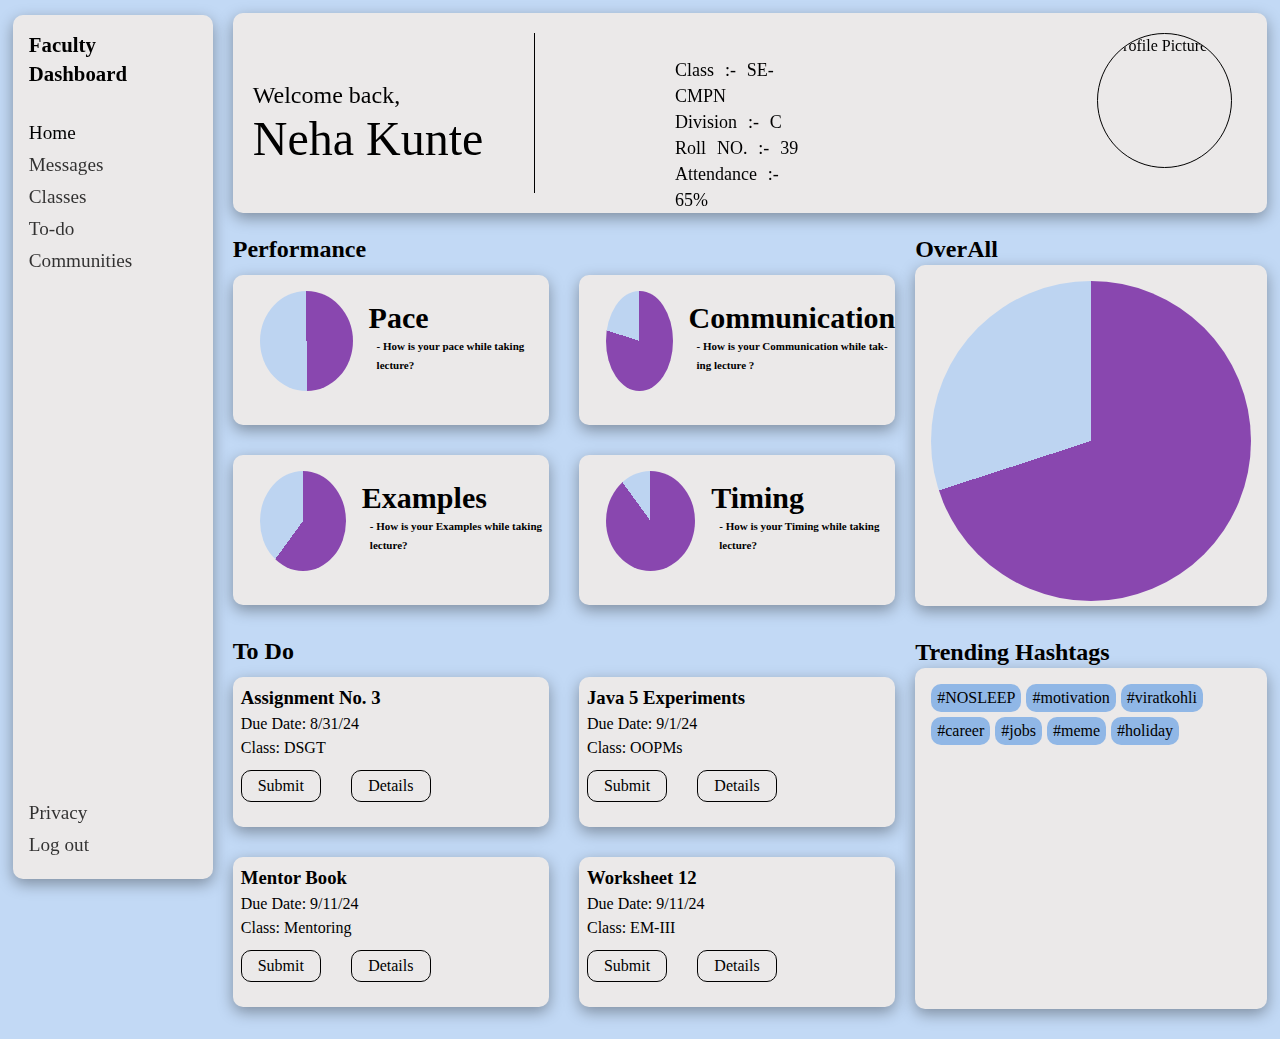
==== Mini-Project/Faculty Dashboard/Facul_dash.html @ e7665786 "Add files via upload" ====
<!DOCTYPE html>
<html lang="en">
<head>
    <meta charset="UTF-8">
    <meta name="viewport" content="width=device-width, initial-scale=1.0">

    <!-- <link rel="icon" type="image/x-icon" href="/svg/dashboard.svg"> -->
    <title>Faculty Dashboard</title>

    <link rel="stylesheet" href="Facul_dash_style.css">
</head>
<body>
    <div id="page-container">
        <div id="main-sidebar-wrapper">
                <div id="sidebar-sticky">
                    <div id="sidebar-logo">
                        <!-- <svg xmlns="http://www.w3.org/2000/svg" width="84" height="84" viewBox="0 0 24 24" fill="none" stroke="white" stroke-width="2" stroke-linecap="round" stroke-linejoin="round" class="feather feather-layout">
                            <rect x="3" y="3" width="18" height="18" rx="2" ry="2"/>
                            <line x1="3" y1="9" x2="21" y2="9"/>
                            <line x1="9" y1="21" x2="9" y2="9"/>
                        </svg> -->
                        <h1>Faculty Dashboard</h1>
                    </div>
                    <nav id="sidebar-nav">
                        <ul>
                            <li><a href="#">Home</a></li>
                            <li><a href="#">Messages</a>
                            <li><a href="#">Classes</a></li>
                            <li><a href="#">To-do</a></li>
                            <li><a href="#">Communities</a></li>
                        </ul>
                        <ul>
                            <li><a href="#">Privacy</a></li>
                            <li><a href="#">Log out</a></li>
                        </ul>
                    </nav>
                </div>
        </div>
        
        
        <div id="header-wrapper">
            <div id="user-profile-area-wrapper">
                <!-- <nav id="user-nav">
                    <div id="buttons-wrapper">
                        <button type="button">Profile</button>
                        <button type="button">Settings</button>
                        <button type="button">Support</button>
                    </div>
                </nav> -->
                <div id="user-controls-profile">
                    <!-- <input type="search" name="user_search" id="user_search">
                    <span></span> -->
                    <h2 >Welcome back, <span id="user-name">Neha Kunte</span></h2>

                    <div id="vertical-line"></div>
                    <div id="user-info">
                        <p class="user-class">Class :- SE-CMPN</p>
                        <p class="user-div">Division :- C</p>
                        <p class="user-roll">Roll NO. :- 39</p>
                        <p class="user-att">Attendance :- 65%</p>
                    </div>

                    <div id="user-controls-profile-img">
                        <img src="https://th.bing.com/th/id/OIP.udnDWzwIl5wJg3_HFxa_KQAAAA?rs=1&pid=ImgDetMain" alt="Profile Picture">
                    </div>
                </div>
            </div>
            
            <!-- <div id="notifications-wrapper">
                <h2 class="section-title">Notifications</h2>
                <div id="notification-elements-wrapper" class="scroll">
                    <div class="notification">This is a notification</div>
                    <div class="notification">This is a notification</div>
                    <div class="notification">This is a notification</div>
                    <div class="notification">This is a notification</div>
                    <div class="notification">This is a notification</div>
                    <div class="notification">This is a notification</div>
                    <div class="notification">This is a notification</div>
                    <div class="notification">This is a notification</div>
                </div>
            </div> -->
        </div>

        
        <div id="main-content-section-wrapper" >
            <h2 class="section-title">Performance</h2>
            <div id="classes" class="main-content">
                <div class="class-box">
                    <div class="class-box-chart-1" style=" --pace: 50%">
                        <!-- <p class="percentage">50%</p> -->
                    </div>
                    <div class="class-box-content">
                        <p class="title">Pace</p>
                        <p class="comment">- How is your pace while taking lecture?  </p>
                    </div>
                </div>
                <div class="class-box">
                    <div class="class-box-chart-2" style=" --Communication: 80%">
                        <!-- <p class="percentage">80%</p> -->
                    </div>
                    <div class="class-box-content">
                        <p class="title">Communication</p>
                        <p class="comment">- How is your Communication while taking lecture ?  </p>
                    </div>
                </div>
                <div class="class-box">
                    <div class="class-box-chart-3" style=" --Examples: 60%">
                        <!-- <p class="percentage">60%</p> -->
                    </div>
                    <div class="class-box-content">
                        <p class="title">Examples</p>
                        <p class="comment">- How is your Examples while taking lecture?  </p>
                    </div>
                </div>
                <div class="class-box">
                    <div class="class-box-chart-4" style=" --Timing: 90%">
                        <!-- <p class="percentage">90%</p> -->
                    </div>
                    <div class="class-box-content">
                        <p class="title">Timing</p>
                        <p class="comment">- How is your Timing while taking lecture?  </p>
                    </div>
                </div>
            </div>


            <h2 class="section-title">To Do</h2>
            <div id="todo" class="main-content">
                <div class="todo-box">
                    <h3>Assignment No. 3</h3>
                    <p>Due Date: 8/31/24</p>
                    <p>Class: DSGT</p>
                    
                    <div class="todo-buttons">
                        <button type="button">Submit</button>
                        <button type="button">Details</button> 
                    </div>
                </div>
                <div class="todo-box">
                    <h3>Java 5 Experiments</h3>
                    <p>Due Date: 9/1/24</p>
                    <p>Class: OOPMs</p>
                    
                    <div class="todo-buttons">
                        <button type="button">Submit</button>
                        <button type="button">Details</button>
                    </div>
                    
                </div>
                <div class="todo-box">
                    <h3>Mentor Book</h3>
                    <p>Due Date: 9/11/24</p>
                    <p>Class: Mentoring</p>
                    
                    <div class="todo-buttons">
                        <button type="button">Submit</button>
                        <button type="button">Details</button>
                    </div>
                </div>
                <div class="todo-box">
                    <h3>Worksheet 12</h3>
                    <p>Due Date: 9/11/24</p>
                    <p>Class: EM-III</p>
                    
                    <div class="todo-buttons">
                        <button type="button">Submit</button>
                        <button type="button">Details</button>
                    </div>
                </div>
            </div>
        </div>
        
    
        <div id="right-sidebars-wrapper">
            <h2 class="section-title">OverAll</h2>
            <div id="Announcement-wrapper" class="right-sidebar">
                <div class="chart">
                    <!-- <p class="percentage-2">70%</p> -->
                </div>
            </div>
            <h2 class="section-title">Trending Hashtags</h2>
            <div id="Trending-wrapper" class="right-sidebar">
                <div class="trending-hashtags">
                    <ul>
                        <li>#NOSLEEP</li>
                        <li>#motivation</li>
                        <li>#viratkohli</li>
                        <li>#career</li>
                        <li>#jobs</li>
                        <li>#meme</li>
                        <li>#holiday</li>
                    </ul>
                </div>
            </div>
        </div>
    </div>
</body>
</html>
---- Mini-Project/Faculty Dashboard/Facul_dash_style.css ----
*, *::before, *::after {
    box-sizing: border-box;
  }

* {
    margin: 0;
    padding: 0;
    line-height: calc(1em + 0.5rem);
}

img, picture, video, canvas {
  display: block;
  max-width: 100%;
}

button, textarea, select {
  font: inherit;
}

p {
  overflow-wrap: break-word;
  hyphens: auto;
}

/* input[type="search"]::-ms-clear {
    display: none;
    width: 0;
    height: 0;
  }
  
  input[type="search"]::-ms-reveal {
    display: none;
    width: 0;
    height: 0;
  }
  
  input[type="search"]::-webkit-search-decoration,
  input[type="search"]::-webkit-search-cancel-button,
  input[type="search"]::-webkit-search-results-button,
  input[type="search"]::-webkit-search-results-decoration {
    display: none;
  } */

@font-face {
    font-family: 'rubiklight_italic';
    src: url('./fonts/rubik-italic-variablefont_wght-webfont.woff2') format('woff2'),
         url('./fonts/rubik-italic-variablefont_wght-webfont.woff') format('woff');
    font-weight: normal;
    font-style: normal;

}




@font-face {
    font-family: 'rubiklight';
    src: url('./fonts/rubik-variablefont_wght-webfont.woff2') format('woff2'),
         url('./fonts/rubik-variablefont_wght-webfont.woff') format('woff');
    font-weight: normal;
    font-style: normal;

}

:root {

    --border-radius: 10px;
    --shadow: 0 5px 15px rgba(0, 0, 0, 0.35);

    --main-color: #fbffff;
    --secondary-color: #798181;
    --primary-text-color: #000000;
    --primary-accent-color:#f0faff;
    --dark-color:#90b7e6;
    --chart-main-color: #8947af;
    --chart-secondary-color: #bdd4f1;
}

/* :root {

    --border-radius: 10px;
    --shadow: 0 5px 15px rgba(0, 0, 0, 0.35);

    --main-color: #ffffff;
    --secondary-color: #c7f1ee;
    --tertiary-color: #ecdede;
    --primary-text-color: #000000;
    --primary-accent-color:#000000;
    --dark-color:#768685;
} */

body {
    font-family: rubiklight;
    color: var(--primary-text-color);
    background-color: var(--primary-text-color);
    /* background-color: #c9d6ff;
    background: linear-gradient(to right, #f5f5f5, #dcdcdc); */
    background-color: #c2d9f5;
    /* background-color: #dfe9f5; */
    /* background: linear-gradient(to right, #66c46d, #2cac56,#00ff55); */
}



#page-container {
    height: 100vh;
    display: grid;
    padding: 1%;

    grid-template-columns: minmax(118px, 200px) 2fr 1fr;
    grid-template-rows: 1fr 3fr;
    gap: 20px;
}

#main-sidebar-wrapper {
    grid-row: span 2;
}

#sidebar-sticky {
    align-self: start;
    position: sticky;
    height: 96vh;
    top: 15px;
    display: flex;
    flex-direction: column;
    justify-content: space-between;
    background: rgb(235, 233, 233);
    /* background: linear-gradient(var(--main-color), var(--secondary-color),var(--tertiary-color)); */
    border-radius: var(--border-radius);
    padding: 1rem;
    box-shadow: var(--shadow);
}

h1 {
    font-size: 1.3rem;
}

#sidebar-logo {
    width: 100%;
    display: flex;
    align-items: center;
    gap: 5px;
    margin-bottom: 30px;
}

/* #sidebar-logo svg {
    height: 70px;
    width: 70px;
} */

#sidebar-nav {
    height: 100%;
    display: flex;
    flex-direction: column;
    justify-content: space-between;
    
}

#sidebar-nav ul{
    list-style-type: none;
    font-size: 1.2rem;
    padding: 0;
    margin: 0;
}

#sidebar-nav ul li {
    margin-bottom: 5px;
}



a {
    text-decoration: none;
    color: rgba(0, 0, 0, 0.793)
    
}

ul:first-child li:first-child a {
    color: var(--primary-text-color);
}

a:hover {
    font-weight: 900;
    color: var(--primary-text-color);
}


#header-wrapper {
    grid-column: 2 / 4;
    display: flex;
    flex-direction: row-reverse;
    justify-content: space-between;
}

#user-profile-area-wrapper {
    display: flex;
    align-items: start;
    flex: 2 1 auto;
    width: 100%;
}

#user-controls-profile {
    height: 200px;
    width: 100%;
    display: grid;
  
    grid-template-columns: 1fr 1fr 1fr 1fr 1fr 1fr;
    grid-row: 1fr 1fr 1fr 1fr 1fr 1fr;
    grid-template-areas: 
                        "a a . . . . ."
                        "b b n i v c d"
                        "b b n i v c d";
    padding: 20px;
    background: rgb(235, 233, 233);
    /* background: linear-gradient(var(--main-color), var(--secondary-color),var(--tertiary-color)); */
    border-radius: var(--border-radius);
    box-shadow: var(--shadow);
    z-index: 2;
}

#user-nav {
    height: 200px;
    width: 200px;
    display: flex;
    flex-direction: column;
    justify-content: center;
    align-items: start;
    background-color: var(--secondary-color);
    
    border-radius: var(--border-radius);
    transform: translateX(30px);
    z-index: 1;
    /*box-shadow: var(--shadow);*/
}

#buttons-wrapper {
    width: 150px;
    display: flex;
    flex-direction: column;
    align-items: start;
    padding-left: 20px;
}

button {
    height: 2rem;
    width: 5rem;
    border-radius: 10px;
    background-color: transparent;
    border: 1px solid var(--primary-text-color);
    cursor: pointer;
    margin-bottom: 10px;
    color: var(--primary-text-color);
    transition: all 0.3s;
}

button:hover {
    font: bold;
    background-color: #a7aaad;
    color: #000;
    transform: scale(1.1);

}





/* input[type="search"]{
    appearance: none;
    grid-area: a;
    position: relative;
    padding: 0rem 0.5rem;
    border-radius: var(--border-radius);
    outline: none;
    border: 1px solid gray;
    
}

input[type="search"]:active {
    appearance: none;
}

input[type="search"]:focus + span::before {

    content: url("./svg/x-circle.svg");
    position: absolute;
    transform: translate(-50px, 4px);
    cursor: pointer;
}

input[type="search"] + span::after {
    content: url("./svg/search.svg");
    position: absolute;
    transform: translate(-30px, 4px);
    cursor: pointer;
} */


#user-controls-profile h2 {
    grid-area: b;

    align-self: center;
    font-size: 1.5rem;
    font-weight: 100;
}

#user-name {
    display: block;
    font-size: 3rem;
}

#vertical-line {
    width: 1px;
    height: 10rem;
    background-color: black;

    grid-area: n;
}

#user-info {
    font-size: large;
    display: block;
    padding-top:1.5rem;
    word-spacing: 0.4rem;

    grid-area: i;
}

#user-controls-profile-img {
    height: 150px;
    width: 150px;

    grid-area: d;
}

#user-controls-profile-img img {
    height: 90%;
    width: 90%;
    border-radius: 80px;
    border: 1px solid var(--primary-text-color);
    object-fit:cover;
    overflow: hidden;
}


/* /* /* #notifications-wrapper {
    display: flex;
    width: 100%;
    flex-direction: column;
    justify-content: start;
    flex: 1 1 auto;
} */


/* #notification-elements-wrapper {
    display: block;
    height: 160px;
    width: 100%;
    background: linear-gradient(var(--main-color), var(--secondary-color));
    border-radius: var(--border-radius);
    padding: 10px;
    box-shadow: var(--shadow);
    
} */ */


/* .notification {
    background: linear-gradient(rgba(48, 168, 229, 0.54), var(--primary-accent-color) 350%);
    width: 100%;
    cursor: pointer;
    padding: 10px;
    border-radius: 10px;
    margin-bottom: 5px;
    display: flex;
    justify-content: space-between;
}

/* .notification:nth-child(-n + 2)::after {
    content: "Now";
    font-size: 0.8rem;
    transform: translateY(-8px);
}

.notification:nth-child(n + 3 )::after {
    content: "18m ago";
    font-size: 0.8rem;
    transform: translateY(-8px);
}
.notification:nth-child(n + 6 )::after {
    content: "2hr ago";
    font-size: 0.8rem;
    transform: translateY(-8px);
}
.notification:last-child::after {
    content: "Yesterday";
    font-size: 0.8rem;
    transform: translateY(-8px);
} */ */ */

/* .scroll {
    overflow-y: scroll;
}

::-webkit-scrollbar {
     width:12px;
     
}
 
::-webkit-scrollbar-track {
     background-color: transparent;
}
 
::-webkit-scrollbar-thumb {
    border: 4px solid rgba(0, 0, 0, 0);
    background-clip: padding-box;
    border-radius: 9999px;
    background-color: white;
} */

.section-title {
    font-size: 2rem;
    color: #000;
}

.main-content {
    display: grid;
    gap: 30px;

    grid-template-columns:  repeat(auto-fit, minmax(300px, 1fr));

    margin-top: 10px;
    margin-bottom: 30px;
}

.class-box {
    height: 150px;
    width: 100%;
    background: rgb(235, 233, 233);
    /* background: linear-gradient(var(--main-color), var(--secondary-color),var(--tertiary-color)); */
    border-radius: var(--border-radius);
    cursor: pointer;
    box-shadow: var(--shadow);
    transition: all 0.3s;
}


.class-box:hover {
    transform: scale(1.05);
}

.class-box {
    font-weight: bold;
    display: flex;
}

/* .percentage {
    margin-top: 2.3rem;
    margin-left: 3.3rem;
}

.chart .percentage-2 {
    margin-top:  ;
    margin-left: 11rem;
} */

.class-box .class-box-chart-1 {
    height: 100px;
    width: 100px;
    border-radius: 50%;
    background: conic-gradient(
        var(--chart-main-color)  0%  var(--pace),
        var(--chart-secondary-color)     var(--pace)  100%
    );
    margin-left: 1.7rem;
    margin-top: 1rem;
}

.class-box .class-box-chart-2 {
    height: 100px;
    width: 100px;
    border-radius: 50%;
    background: conic-gradient(
        var(--chart-main-color)  0%  var(--Communication),
        var(--chart-secondary-color)     var(--Communication)  100%
    );
    margin-left: 1.7rem;
    margin-top: 1rem;
}

.class-box .class-box-chart-3 {
    height: 100px;
    width: 100px;
    border-radius: 50%;
    background: conic-gradient(
        var(--chart-main-color)  0%  var(--Examples),
        var(--chart-secondary-color)     var(--Examples)  100%
    );
    margin-left: 1.7rem;
    margin-top: 1rem;
}

.class-box .class-box-chart-4 {
    height: 100px;
    width: 100px;
    border-radius: 50%;
    background: conic-gradient(
        var(--chart-main-color)  0%  var(--Timing),
        var(--chart-secondary-color)     var(--Timing)  100%
    );
    margin-left: 1.7rem;
    margin-top: 1rem;
}

.class-box .class-box-content {
    display: block;
}

.main-content .class-box .class-box-content  .title {
    font-size: 30px;
    margin-left: 1rem;
    margin-top: 1.5rem;
}

.main-content .class-box .class-box-content .comment {
    font-size: 11px;
    margin-left: 1.5rem;
}

.todo-box {
    height: 150px;
    width: 100%;
    padding: 0.5rem;
    background: rgb(235, 233, 233);
    /* background: linear-gradient(var(--main-color), var(--secondary-color),var(--tertiary-color)); */
    border-radius: var(--border-radius);
    box-shadow: var(--shadow);
}

.todo-buttons {
    margin-top: 10px;
    display: flex;
    justify-content: start;
    gap: 30px;
}


#right-sidebars-wrapper {
    height: 100%;
    width: 100%;
    justify-self: center;
    grid-column-start: 3;
}

.right-sidebar {
    background: rgb(235, 233, 233);
    /* background: linear-gradient(var(--main-color), var(--secondary-color),var(--tertiary-color)); */
    border-radius: var(--border-radius);
    color: var(--primary-text-color);
    padding:1rem;
    margin-bottom: 30px;
    height: 21.31rem;
    box-shadow: var(--shadow);
}

.right-sidebar .chart {
    height: 320px;
    width: 320px;
    border-radius: 50%;
    background: conic-gradient(
        var(--chart-main-color)  0%  70%,
        var(--chart-secondary-color)      70%  100%
    );
}

.announcement:not(:last-child) {
    width: 100%;
    border-bottom: 1px solid var(--primary-accent-color);
    padding-bottom: 1rem;
    margin-bottom: 1rem;
}

.trending-hashtags ul {
    list-style-type: none;
    display: flex;
    flex-wrap: wrap;
    gap: 5px;

}

.trending-hashtags ul li {
    border-radius: var(--border-radius);
    padding: 2px 6px;
    background-color: var(--dark-color);
    cursor: pointer;
}

.trending-hashtags ul li:hover {
    border: 1px solid var(--primary-text-color);
}
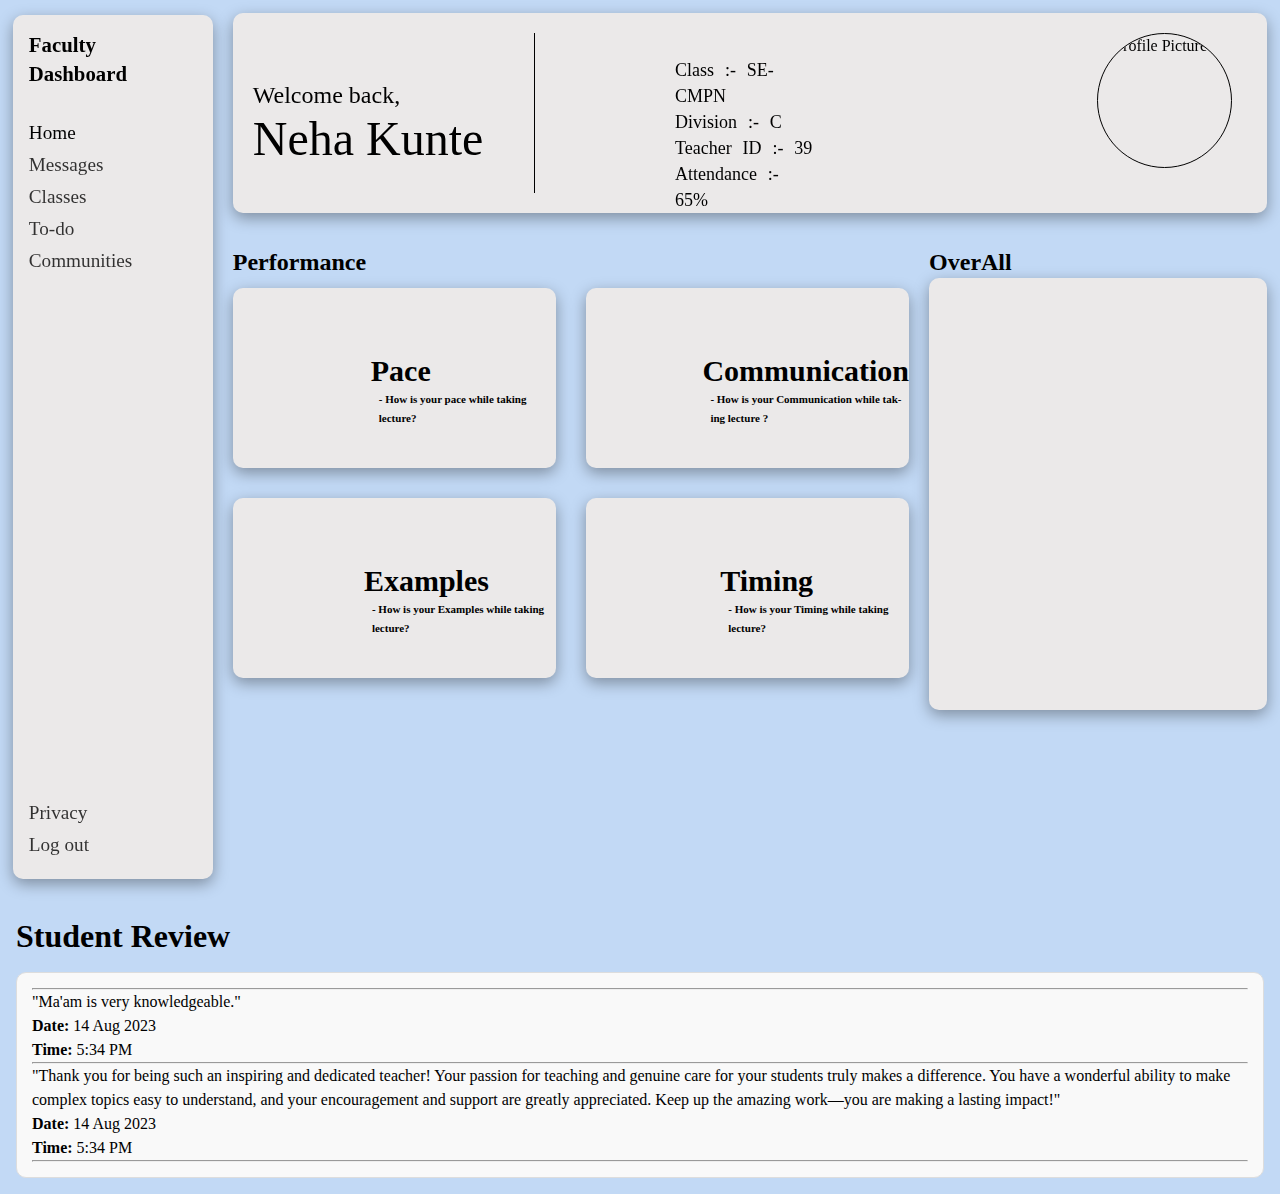
==== commit 651f1fd6: "Add Extra Features" ====
--- a/Mini-Project/Faculty Dashboard/Facul_dash.html
+++ b/Mini-Project/Faculty Dashboard/Facul_dash.html
@@ -3,22 +3,16 @@
 <head>
     <meta charset="UTF-8">
     <meta name="viewport" content="width=device-width, initial-scale=1.0">
-
-    <!-- <link rel="icon" type="image/x-icon" href="/svg/dashboard.svg"> -->
     <title>Faculty Dashboard</title>
 
     <link rel="stylesheet" href="Facul_dash_style.css">
+    <script src="https://cdn.jsdelivr.net/npm/chart.js"></script>
 </head>
 <body>
     <div id="page-container">
         <div id="main-sidebar-wrapper">
                 <div id="sidebar-sticky">
                     <div id="sidebar-logo">
-                        <!-- <svg xmlns="http://www.w3.org/2000/svg" width="84" height="84" viewBox="0 0 24 24" fill="none" stroke="white" stroke-width="2" stroke-linecap="round" stroke-linejoin="round" class="feather feather-layout">
-                            <rect x="3" y="3" width="18" height="18" rx="2" ry="2"/>
-                            <line x1="3" y1="9" x2="21" y2="9"/>
-                            <line x1="9" y1="21" x2="9" y2="9"/>
-                        </svg> -->
                         <h1>Faculty Dashboard</h1>
                     </div>
                     <nav id="sidebar-nav">
@@ -40,23 +34,14 @@
         
         <div id="header-wrapper">
             <div id="user-profile-area-wrapper">
-                <!-- <nav id="user-nav">
-                    <div id="buttons-wrapper">
-                        <button type="button">Profile</button>
-                        <button type="button">Settings</button>
-                        <button type="button">Support</button>
-                    </div>
-                </nav> -->
                 <div id="user-controls-profile">
-                    <!-- <input type="search" name="user_search" id="user_search">
-                    <span></span> -->
                     <h2 >Welcome back, <span id="user-name">Neha Kunte</span></h2>
 
                     <div id="vertical-line"></div>
                     <div id="user-info">
                         <p class="user-class">Class :- SE-CMPN</p>
                         <p class="user-div">Division :- C</p>
-                        <p class="user-roll">Roll NO. :- 39</p>
+                        <p class="user-roll">Teacher ID :- 39</p>
                         <p class="user-att">Attendance :- 65%</p>
                     </div>
 
@@ -65,20 +50,6 @@
                     </div>
                 </div>
             </div>
-            
-            <!-- <div id="notifications-wrapper">
-                <h2 class="section-title">Notifications</h2>
-                <div id="notification-elements-wrapper" class="scroll">
-                    <div class="notification">This is a notification</div>
-                    <div class="notification">This is a notification</div>
-                    <div class="notification">This is a notification</div>
-                    <div class="notification">This is a notification</div>
-                    <div class="notification">This is a notification</div>
-                    <div class="notification">This is a notification</div>
-                    <div class="notification">This is a notification</div>
-                    <div class="notification">This is a notification</div>
-                </div>
-            </div> -->
         </div>
 
         
@@ -86,8 +57,8 @@
             <h2 class="section-title">Performance</h2>
             <div id="classes" class="main-content">
                 <div class="class-box">
-                    <div class="class-box-chart-1" style=" --pace: 50%">
-                        <!-- <p class="percentage">50%</p> -->
+                    <div class="class-box-chart-1" >
+                        <canvas id="paceChart" width="400" height="400"></canvas>
                     </div>
                     <div class="class-box-content">
                         <p class="title">Pace</p>
@@ -95,8 +66,8 @@
                     </div>
                 </div>
                 <div class="class-box">
-                    <div class="class-box-chart-2" style=" --Communication: 80%">
-                        <!-- <p class="percentage">80%</p> -->
+                    <div class="class-box-chart-2" >
+                        <canvas id="communicationChart" width="400" height="400"></canvas>
                     </div>
                     <div class="class-box-content">
                         <p class="title">Communication</p>
@@ -104,8 +75,8 @@
                     </div>
                 </div>
                 <div class="class-box">
-                    <div class="class-box-chart-3" style=" --Examples: 60%">
-                        <!-- <p class="percentage">60%</p> -->
+                    <div class="class-box-chart-3">
+                        <canvas id="examplesChart" width="400" height="400"></canvas>
                     </div>
                     <div class="class-box-content">
                         <p class="title">Examples</p>
@@ -113,8 +84,8 @@
                     </div>
                 </div>
                 <div class="class-box">
-                    <div class="class-box-chart-4" style=" --Timing: 90%">
-                        <!-- <p class="percentage">90%</p> -->
+                    <div class="class-box-chart-4">
+                        <canvas id="timingChart" width="400" height="400"></canvas>
                     </div>
                     <div class="class-box-content">
                         <p class="title">Timing</p>
@@ -123,76 +94,33 @@
                 </div>
             </div>
 
-
-            <h2 class="section-title">To Do</h2>
-            <div id="todo" class="main-content">
-                <div class="todo-box">
-                    <h3>Assignment No. 3</h3>
-                    <p>Due Date: 8/31/24</p>
-                    <p>Class: DSGT</p>
-                    
-                    <div class="todo-buttons">
-                        <button type="button">Submit</button>
-                        <button type="button">Details</button> 
-                    </div>
-                </div>
-                <div class="todo-box">
-                    <h3>Java 5 Experiments</h3>
-                    <p>Due Date: 9/1/24</p>
-                    <p>Class: OOPMs</p>
-                    
-                    <div class="todo-buttons">
-                        <button type="button">Submit</button>
-                        <button type="button">Details</button>
-                    </div>
-                    
-                </div>
-                <div class="todo-box">
-                    <h3>Mentor Book</h3>
-                    <p>Due Date: 9/11/24</p>
-                    <p>Class: Mentoring</p>
-                    
-                    <div class="todo-buttons">
-                        <button type="button">Submit</button>
-                        <button type="button">Details</button>
-                    </div>
-                </div>
-                <div class="todo-box">
-                    <h3>Worksheet 12</h3>
-                    <p>Due Date: 9/11/24</p>
-                    <p>Class: EM-III</p>
-                    
-                    <div class="todo-buttons">
-                        <button type="button">Submit</button>
-                        <button type="button">Details</button>
-                    </div>
-                </div>
-            </div>
         </div>
         
     
         <div id="right-sidebars-wrapper">
             <h2 class="section-title">OverAll</h2>
             <div id="Announcement-wrapper" class="right-sidebar">
-                <div class="chart">
-                    <!-- <p class="percentage-2">70%</p> -->
-                </div>
-            </div>
-            <h2 class="section-title">Trending Hashtags</h2>
-            <div id="Trending-wrapper" class="right-sidebar">
-                <div class="trending-hashtags">
-                    <ul>
-                        <li>#NOSLEEP</li>
-                        <li>#motivation</li>
-                        <li>#viratkohli</li>
-                        <li>#career</li>
-                        <li>#jobs</li>
-                        <li>#meme</li>
-                        <li>#holiday</li>
-                    </ul>
+                <div>
+                    <canvas id="OverallChart" width="400" height="400"></canvas>
                 </div>
             </div>
         </div>
     </div>
+
+    <h3 class="Review-handing">Student Review</h3>
+    <div id="review-card" class="review-card">
+        
+        <hr>
+            <p>"Ma'am is very knowledgeable."</p>
+            <p><strong>Date:</strong> 14 Aug 2023</p>
+            <p><strong>Time:</strong> 5:34 PM</p>
+        <hr>
+            <p>"Thank you for being such an inspiring and dedicated teacher! Your passion for teaching and genuine care for your students truly makes a difference. You have a wonderful ability to make complex topics easy to understand, and your encouragement and support are greatly appreciated. Keep up the amazing work—you are making a lasting impact!"</p>
+            <p><strong>Date:</strong> 14 Aug 2023</p>
+            <p><strong>Time:</strong> 5:34 PM</p>
+        <hr>
+    </div>
+
+   <script src="../Faculty Dashboard/Facul_main.js"></script>
 </body>
-</html>+</html>
--- a/Mini-Project/Faculty Dashboard/Facul_dash_style.css
+++ b/Mini-Project/Faculty Dashboard/Facul_dash_style.css
@@ -433,14 +433,14 @@
 }
 
 .class-box {
-    height: 150px;
+    height: 180px;
     width: 100%;
     background: rgb(235, 233, 233);
     /* background: linear-gradient(var(--main-color), var(--secondary-color),var(--tertiary-color)); */
     border-radius: var(--border-radius);
     cursor: pointer;
     box-shadow: var(--shadow);
-    transition: all 0.3s;
+    transition: all 0.3s;   
 }
 
 
@@ -451,6 +451,7 @@
 .class-box {
     font-weight: bold;
     display: flex;
+
 }
 
 /* .percentage {
@@ -472,7 +473,7 @@
         var(--chart-secondary-color)     var(--pace)  100%
     );
     margin-left: 1.7rem;
-    margin-top: 1rem;
+    margin-top: 2.5rem;
 }
 
 .class-box .class-box-chart-2 {
@@ -484,7 +485,7 @@
         var(--chart-secondary-color)     var(--Communication)  100%
     );
     margin-left: 1.7rem;
-    margin-top: 1rem;
+    margin-top: 2.5rem;
 }
 
 .class-box .class-box-chart-3 {
@@ -496,7 +497,7 @@
         var(--chart-secondary-color)     var(--Examples)  100%
     );
     margin-left: 1.7rem;
-    margin-top: 1rem;
+    margin-top: 2.5rem;
 }
 
 .class-box .class-box-chart-4 {
@@ -508,11 +509,12 @@
         var(--chart-secondary-color)     var(--Timing)  100%
     );
     margin-left: 1.7rem;
-    margin-top: 1rem;
+    margin-top: 2.5rem;
 }
 
 .class-box .class-box-content {
     display: block;
+    margin-top: 2.5rem;
 }
 
 .main-content .class-box .class-box-content  .title {
@@ -558,7 +560,7 @@
     color: var(--primary-text-color);
     padding:1rem;
     margin-bottom: 30px;
-    height: 21.31rem;
+    height: 27rem;
     box-shadow: var(--shadow);
 }
 
@@ -596,4 +598,23 @@
 
 .trending-hashtags ul li:hover {
     border: 1px solid var(--primary-text-color);
+}
+
+.review-card {
+    background-color: #f9f9f9;
+    border: 1px solid #ddd;
+    border-radius: 10px;
+    padding: 15px;
+    /* margin: 20px 0; */
+    margin-left: 1rem;
+    margin-top: 1rem;
+    margin-right: 1rem;
+    margin-bottom: 1rem;
+}
+
+.Review-handing {
+    margin-left: 1rem;
+    margin-top: 1rem;
+    font-size: 2rem;
+    color: #000;
 }